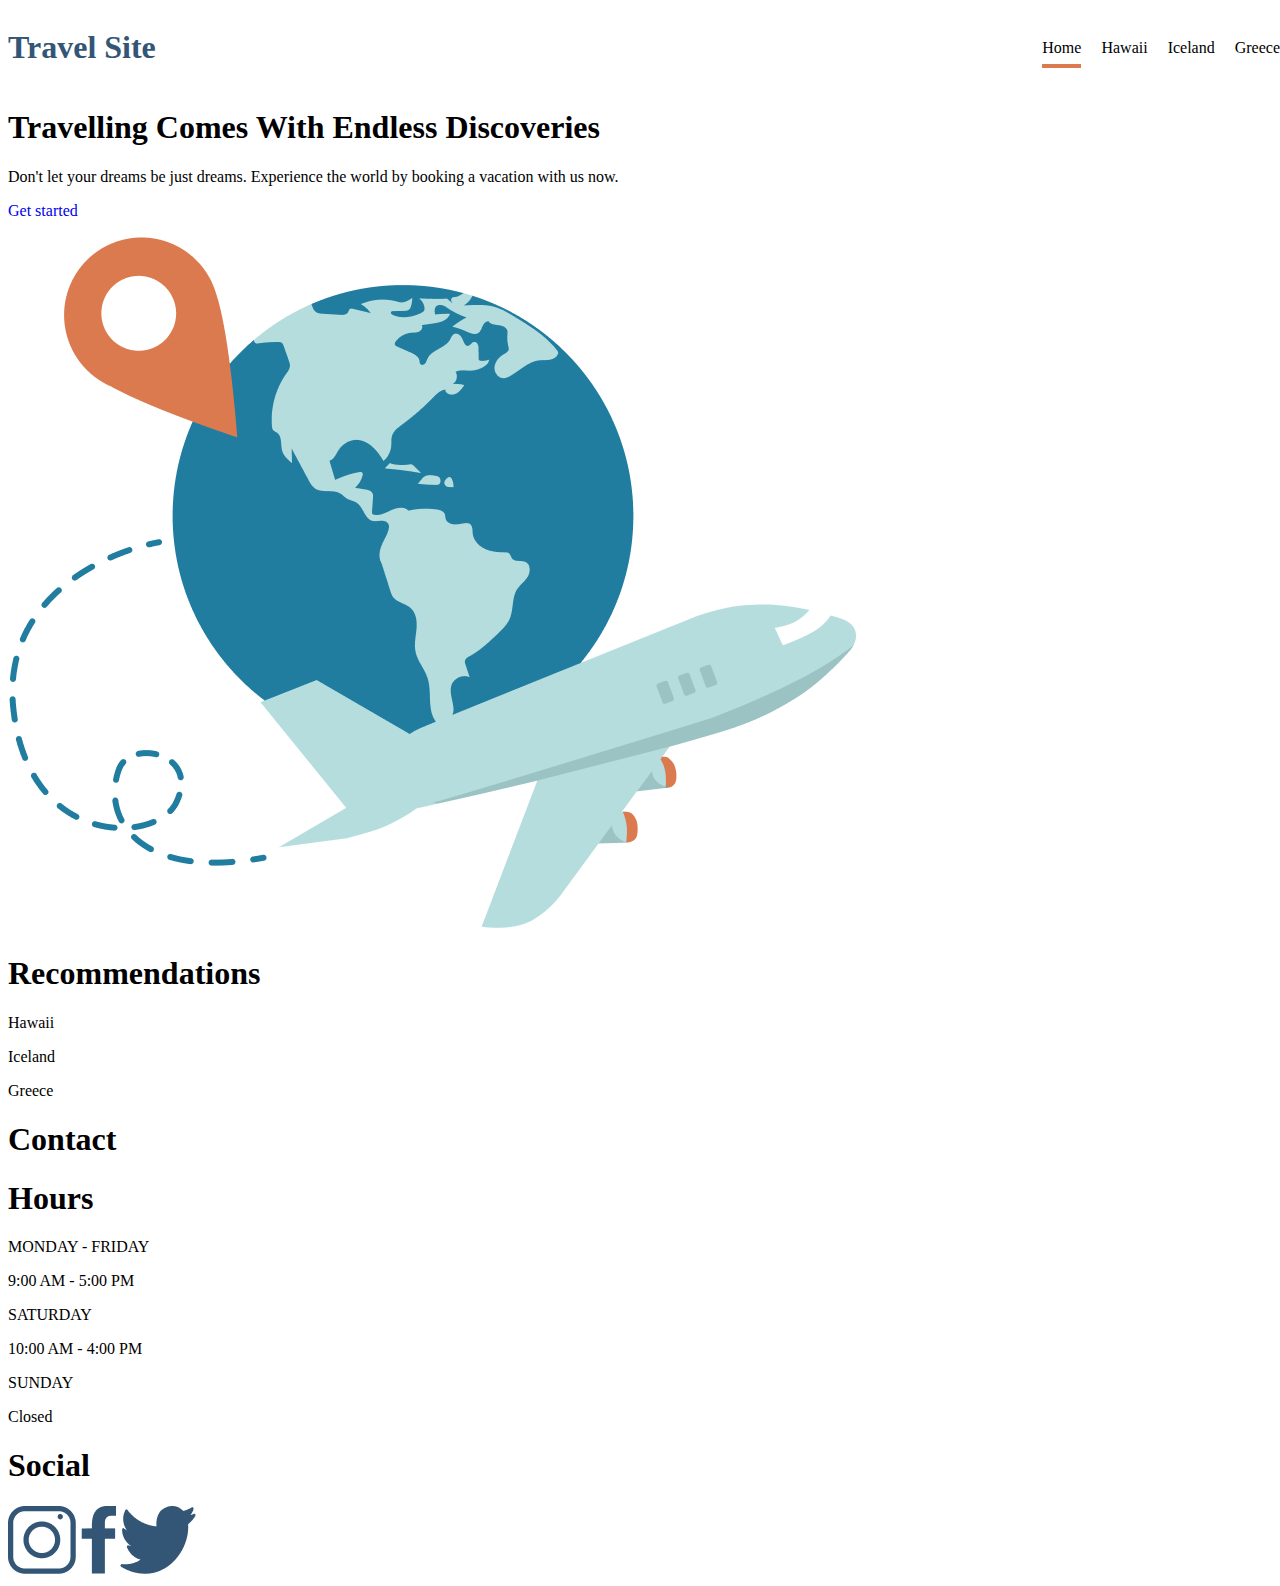
==== index.html @ 08c1808e "complete styling navbar with scss" ====
<!DOCTYPE html>
<html lang="en">

<head>
    <meta charset="UTF-8">
    <meta name="viewport" content="width=device-width, initial-scale=1.0">
    <title>Travel Site</title>
    <link rel="stylesheet" href="./styles/main.css">
</head>

<body>

    <header class="navbar">
        <h1 class="navbar__logo">Travel Site</h1>
        <div class="navbar__menu">
            <a class="navbar__item navbar__item--active" href="./index.html">Home</a>
            <a class="navbar__item" href="./pages/hawaii.html">Hawaii</a>
            <a class="navbar__item" href="./pages/iceland.html">Iceland</a>
            <a class="navbar__item" href="./pages/greece.html">Greece</a>
        </div>
    </header>

    <main>
        <div class="hero">
            <div class="hero__left">
                <h1 class="hero__heading">Travelling Comes With Endless Discoveries</h1>
                <p>Don't let your dreams be just dreams. Experience the world by booking a vacation with us now.</p>
                <a href="./index.html" class="button">Get started</a>
            </div>
            <div class="hero__left">
                <img src="./assets/Images/hero.png" alt="">
            </div>
        </div>

        <div class="destinations">
            <h1 class="destinations__title">Recommendations</h1>
            <div class="destinations__locations">
                <div class="destinations__block">
                    <p class="destinations__name">Hawaii</p>
                </div>
                <div class="destinations__block">
                    <p class="destinations__name">Iceland</p>
                </div>
                <div class="destinations__block">
                    <p class="destinations__name">Greece</p>
                </div>
            </div>
        </div>
    </main>

    <footer class="footbar">
        <div class="footbar__block">
            <h1 class="footbar__title">Contact</h1>
            <span class="footbar__type"></span>
            <span class="footbar__content"></span>
        </div>

        <div class="footbar__block--wide">
            <h1 class="footbar__title">Hours</h1>
            <div>
                <div>
                    <p class="footbar__type">MONDAY - FRIDAY</p>
                    <p class="footbar__content">9:00 AM - 5:00 PM</p>
                </div>
                <div>
                    <p class="footbar__type">SATURDAY</p>
                    <p class="footbar__content">10:00 AM - 4:00 PM</p>
                </div>
                <div>
                    <p class="footbar__type">SUNDAY</p>
                    <p class="footbar__content">Closed</p>
                </div>
            </div>
        </div>

        <div class="footbar__block">
            <h1 class="footbar__title">Social</h1>
            <img src="./assets/Icons/icon-instagram.png" alt="instagram" class="footbar__icon">
            <img src="./assets/Icons/icon-facebook.png" alt="facebook" class="footbar__icon">
            <img src="./assets/Icons/icon-twitter.png" alt="twitter" class="footbar__icon">
        </div>

    </footer>

</body>

</html>
---- styles/main.css ----
* {
  box-sizing: border-box;
}

body {
  width: 1280px;
  font-family: Verdana;
}

a {
  text-decoration: none;
}

.navbar {
  display: flex;
  align-items: center;
  justify-content: space-between;
  background-color: #ffffff;
}
.navbar__logo {
  color: #335576;
}
.navbar__item {
  color: black;
  margin: 0 0.5rem;
  padding: 0.5rem 0;
}
.navbar__item--active {
  border-bottom: 4px solid #db7a4e;
}/*# sourceMappingURL=main.css.map */
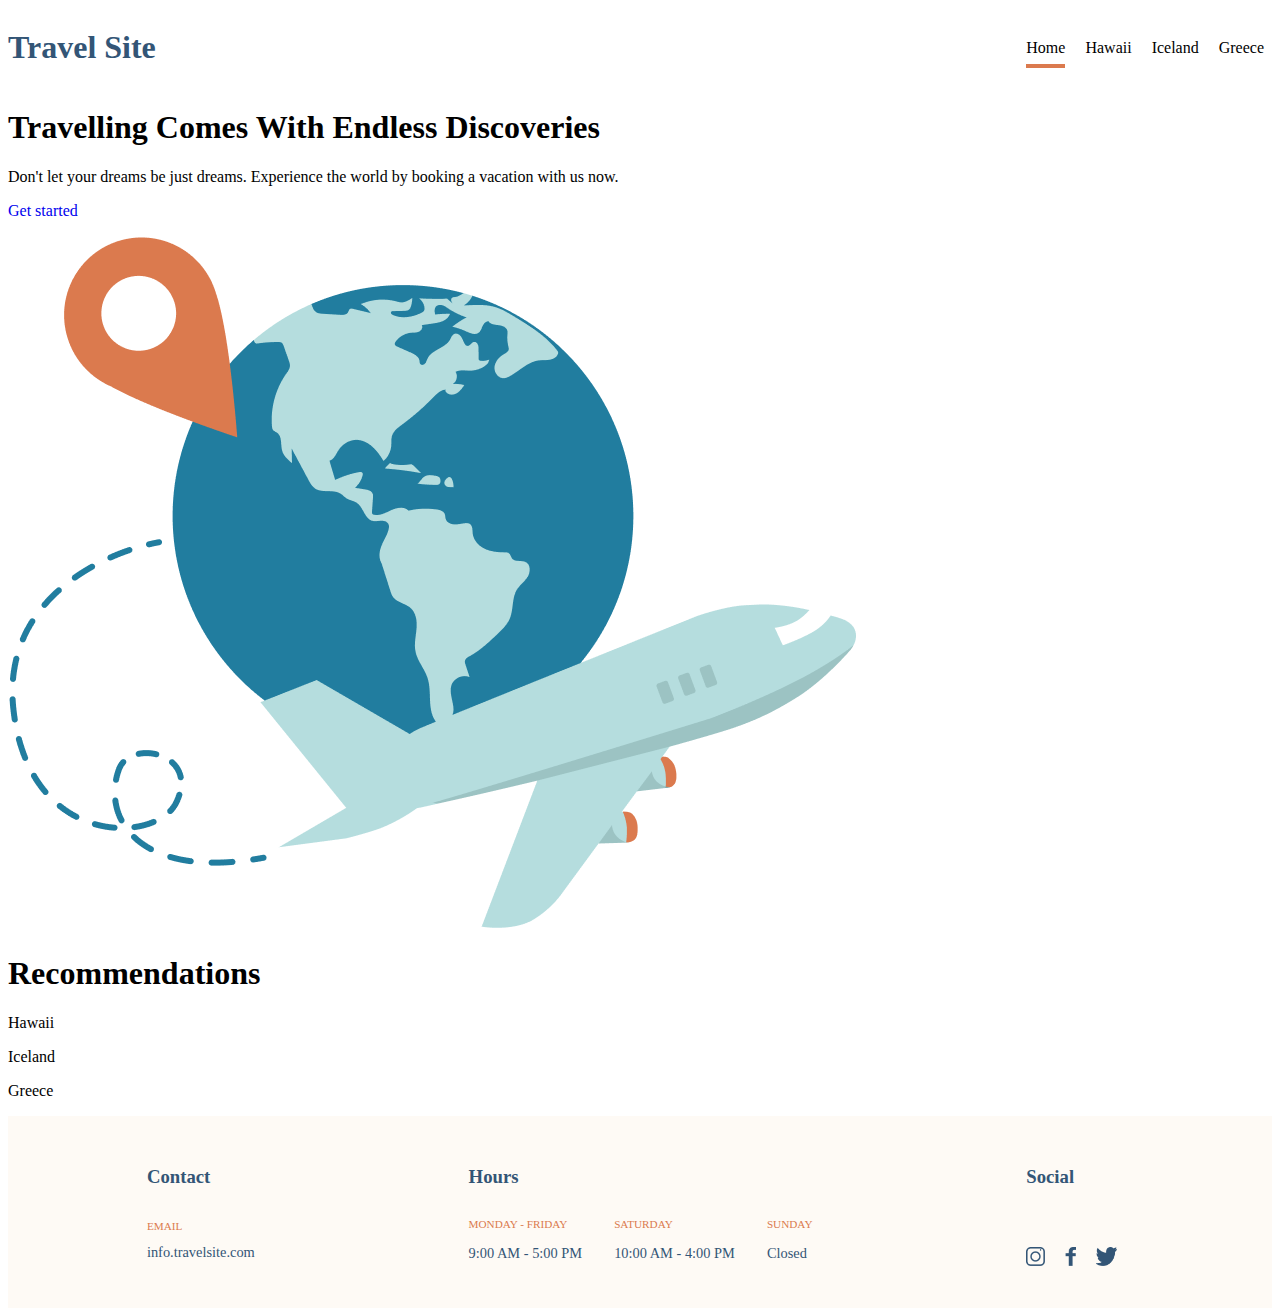
==== commit 0970a0fb: "complete styling footbar" ====
--- a/index.html
+++ b/index.html
@@ -12,7 +12,7 @@
 
     <header class="navbar">
         <h1 class="navbar__logo">Travel Site</h1>
-        <div class="navbar__menu">
+        <div>
             <a class="navbar__item navbar__item--active" href="./index.html">Home</a>
             <a class="navbar__item" href="./pages/hawaii.html">Hawaii</a>
             <a class="navbar__item" href="./pages/iceland.html">Iceland</a>
@@ -49,20 +49,22 @@
     </main>
 
     <footer class="footbar">
-        <div class="footbar__block">
-            <h1 class="footbar__title">Contact</h1>
-            <span class="footbar__type"></span>
-            <span class="footbar__content"></span>
+        <div>
+            <h3 class="footbar__title">Contact</h3>
+            <div class="footbar__email">
+                <p class="footbar__type">EMAIL</p>
+                <a class="footbar__content" href="mailto:info.travelsite.com">info.travelsite.com</a>
+            </div>
         </div>
 
-        <div class="footbar__block--wide">
-            <h1 class="footbar__title">Hours</h1>
-            <div>
-                <div>
+        <div>
+            <h3 class="footbar__title">Hours</h3>
+            <div class="footbar__block">
+                <div class="footbar__date">
                     <p class="footbar__type">MONDAY - FRIDAY</p>
                     <p class="footbar__content">9:00 AM - 5:00 PM</p>
                 </div>
-                <div>
+                <div class="footbar__date">
                     <p class="footbar__type">SATURDAY</p>
                     <p class="footbar__content">10:00 AM - 4:00 PM</p>
                 </div>
@@ -73,13 +75,17 @@
             </div>
         </div>
 
-        <div class="footbar__block">
-            <h1 class="footbar__title">Social</h1>
-            <img src="./assets/Icons/icon-instagram.png" alt="instagram" class="footbar__icon">
-            <img src="./assets/Icons/icon-facebook.png" alt="facebook" class="footbar__icon">
-            <img src="./assets/Icons/icon-twitter.png" alt="twitter" class="footbar__icon">
+        <div>
+            <h3 class="footbar__title">Social</h3>
+            <div>
+                <a href="http://instagram.com" target="_blank"> <img src="./assets/Icons/icon-instagram.png"
+                        alt="instagram" class="footbar__icon"></a>
+                <a href="http://facebook.com" target="_blank"> <img src="./assets/Icons/icon-facebook.png"
+                        alt="facebook" class="footbar__icon"></a>
+                <a href="http://twitter.com" target="_blank"><img src="./assets/Icons/icon-twitter.png" alt="twitter"
+                        class="footbar__icon"></a>
+            </div>
         </div>
-
     </footer>
 
 </body>
--- a/styles/main.css
+++ b/styles/main.css
@@ -3,7 +3,6 @@
 }
 
 body {
-  width: 1280px;
   font-family: Verdana;
 }
 
@@ -27,4 +26,41 @@
 }
 .navbar__item--active {
   border-bottom: 4px solid #db7a4e;
+}
+
+.footbar {
+  background-color: #fefaf5;
+  display: flex;
+  align-items: start;
+  justify-content: space-around;
+  padding: 2rem;
+}
+.footbar__email {
+  margin-top: 2rem;
+}
+.footbar__title {
+  color: #335576;
+}
+.footbar__type {
+  font-size: 0.7rem;
+  color: #db7a4e;
+}
+.footbar__content {
+  display: block;
+  color: #335576;
+  font-size: 0.9rem;
+}
+.footbar__block {
+  display: flex;
+  align-items: start;
+  justify-content: space-between;
+}
+.footbar__date {
+  margin-right: 2rem;
+}
+.footbar__icon {
+  display: inline-block;
+  margin-top: 2.5rem;
+  margin-right: 1rem;
+  height: 1.2rem;
 }/*# sourceMappingURL=main.css.map */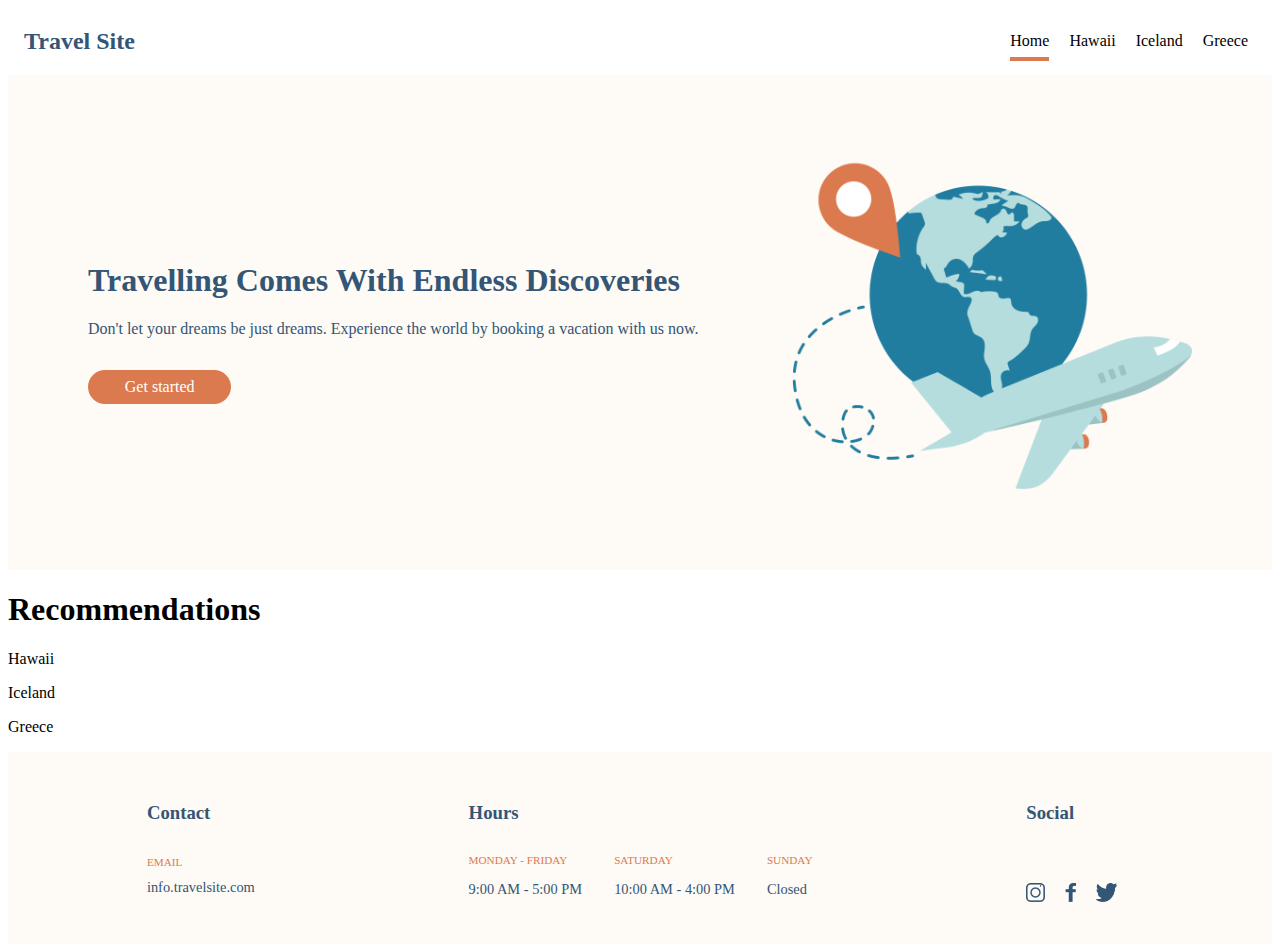
==== commit 5d1cd907: "complete styling for hero section, adjust html according" ====
--- a/index.html
+++ b/index.html
@@ -11,7 +11,7 @@
 <body>
 
     <header class="navbar">
-        <h1 class="navbar__logo">Travel Site</h1>
+        <h2 class="navbar__logo">Travel Site</h2>
         <div>
             <a class="navbar__item navbar__item--active" href="./index.html">Home</a>
             <a class="navbar__item" href="./pages/hawaii.html">Hawaii</a>
@@ -25,11 +25,9 @@
             <div class="hero__left">
                 <h1 class="hero__heading">Travelling Comes With Endless Discoveries</h1>
                 <p>Don't let your dreams be just dreams. Experience the world by booking a vacation with us now.</p>
-                <a href="./index.html" class="button">Get started</a>
+                <a href="./index.html" class="hero__button">Get started</a>
             </div>
-            <div class="hero__left">
-                <img src="./assets/Images/hero.png" alt="">
-            </div>
+            <img src="./assets/Images/hero.png" alt="hero" class="hero__img">
         </div>
 
         <div class="destinations">
--- a/styles/main.css
+++ b/styles/main.css
@@ -4,6 +4,10 @@
 
 body {
   font-family: Verdana;
+}
+
+main {
+  width: 100%;
 }
 
 a {
@@ -15,6 +19,9 @@
   align-items: center;
   justify-content: space-between;
   background-color: #ffffff;
+  position: sticky;
+  padding: 0 1rem;
+  z-index: 1;
 }
 .navbar__logo {
   color: #335576;
@@ -26,6 +33,30 @@
 }
 .navbar__item--active {
   border-bottom: 4px solid #db7a4e;
+}
+
+.hero {
+  width: 100%;
+  display: flex;
+  justify-content: space-between;
+  align-items: center;
+  background-color: #fefaf5;
+  padding: 5rem;
+}
+.hero__left {
+  color: #335576;
+  width: 40rem;
+}
+.hero__img {
+  width: 25rem;
+}
+.hero__button {
+  display: inline-block;
+  color: white;
+  background-color: #db7a4e;
+  padding: 0.5rem 2.3rem;
+  border-radius: 30px;
+  margin-top: 1rem;
 }
 
 .footbar {
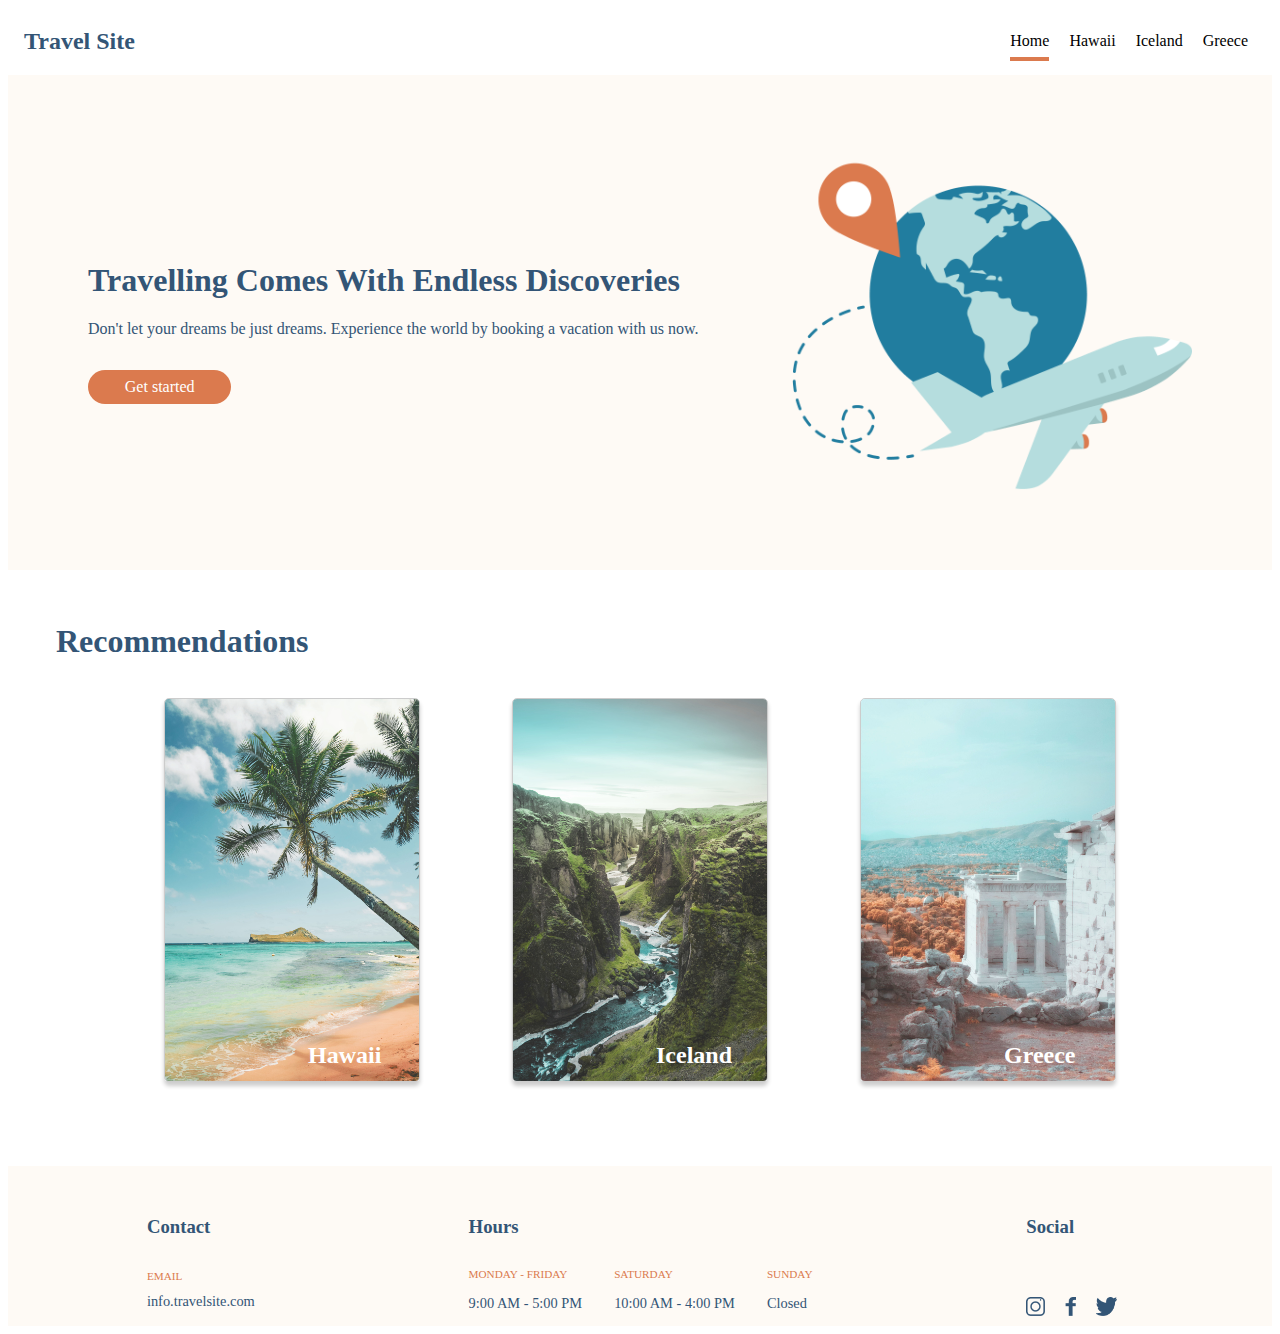
==== commit 0d90acde: "complete styling for recmooendations section, adjust padding of footbar, main page is completed" ====
--- a/index.html
+++ b/index.html
@@ -33,13 +33,16 @@
         <div class="destinations">
             <h1 class="destinations__title">Recommendations</h1>
             <div class="destinations__locations">
-                <div class="destinations__block">
-                    <p class="destinations__name">Hawaii</p>
+                <div class="destinations__card">
+                    <img src="./assets/Images/hawaii.jpg" alt="Hawaii" class="destinations__img">
+                    <p class=" destinations__name">Hawaii</p>
                 </div>
-                <div class="destinations__block">
+                <div class="destinations__card">
+                    <img src="./assets/Images/iceland.jpg" alt="Iceland" class="destinations__img">
                     <p class="destinations__name">Iceland</p>
                 </div>
-                <div class="destinations__block">
+                <div class="destinations__card">
+                    <img src="./assets/Images/greece.jpg" alt="Greece" class="destinations__img">
                     <p class="destinations__name">Greece</p>
                 </div>
             </div>
--- a/styles/main.css
+++ b/styles/main.css
@@ -59,12 +59,43 @@
   margin-top: 1rem;
 }
 
+.destinations {
+  padding: 2rem 3rem 4rem 3rem;
+}
+.destinations__title {
+  color: #335576;
+}
+.destinations__locations {
+  display: flex;
+  align-items: center;
+  justify-content: space-evenly;
+  padding: 1rem;
+}
+.destinations__card {
+  position: relative;
+}
+.destinations__img {
+  border-radius: 5px;
+  border: 1px solid rgba(0, 0, 0, 0.2);
+  box-shadow: 0px 4px 4px rgba(0, 0, 0, 0.2);
+  width: 16rem;
+  height: 24rem;
+}
+.destinations__name {
+  color: white;
+  font-weight: bold;
+  font-size: 1.5rem;
+  position: absolute;
+  top: 20rem;
+  left: 9rem;
+}
+
 .footbar {
   background-color: #fefaf5;
   display: flex;
   align-items: start;
   justify-content: space-around;
-  padding: 2rem;
+  padding: 2rem 2rem 0 2rem;
 }
 .footbar__email {
   margin-top: 2rem;
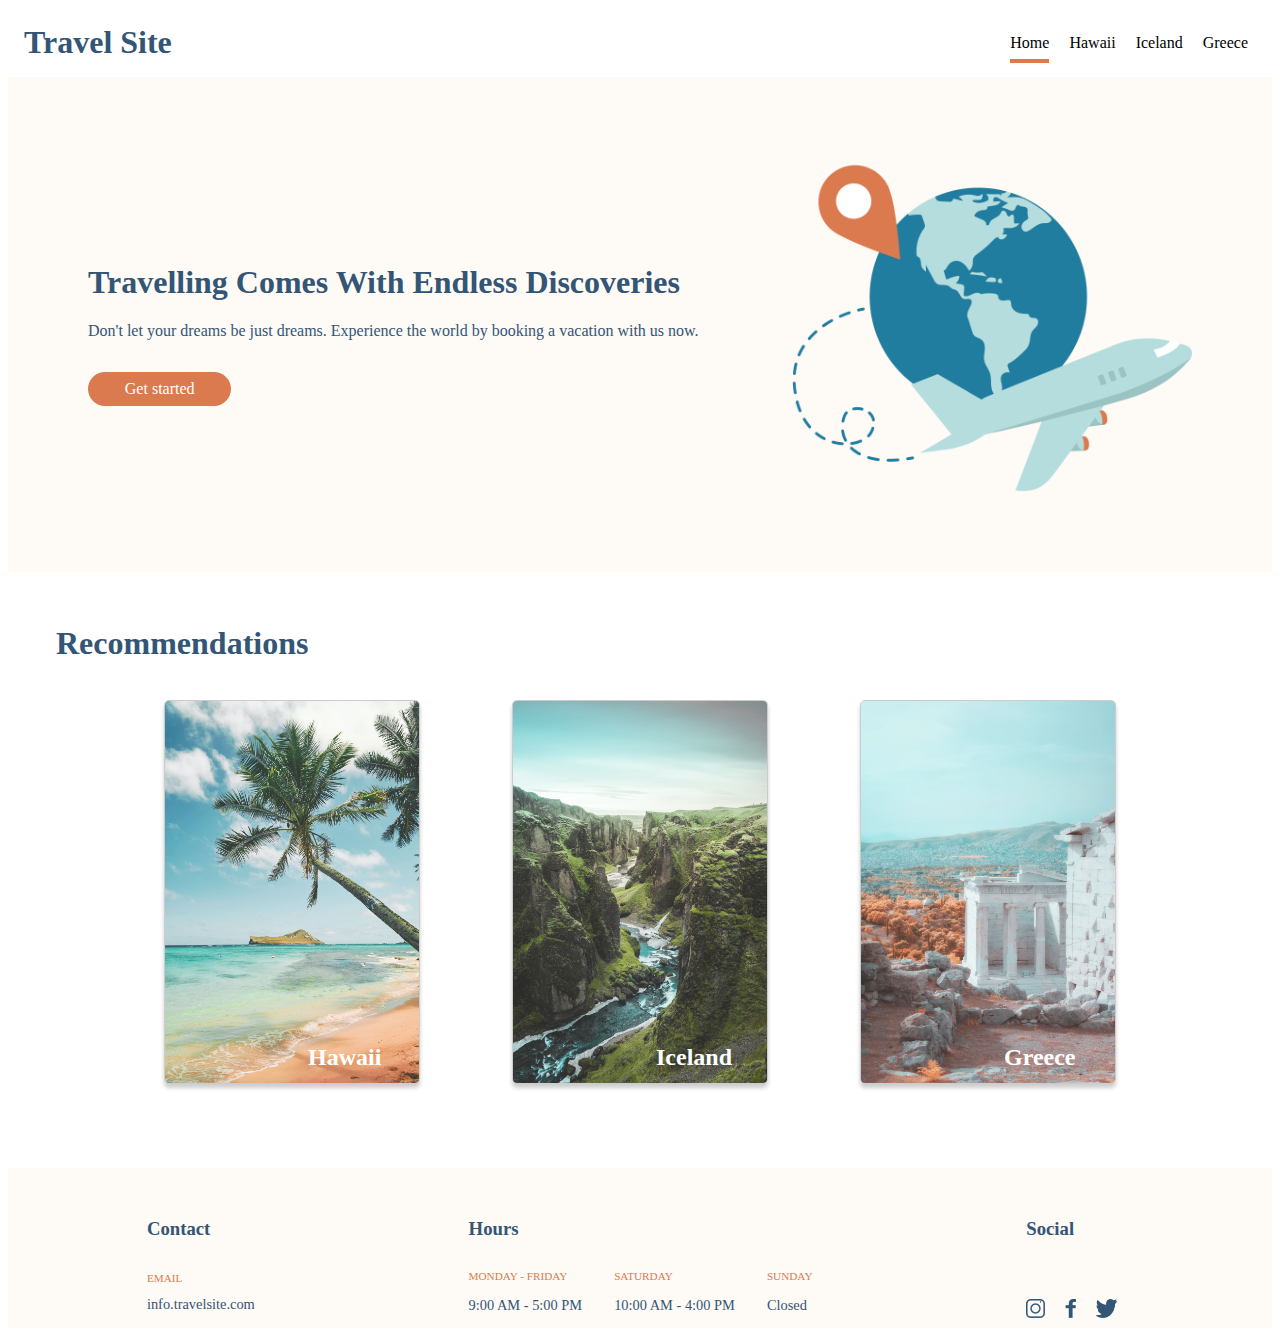
==== commit 5f8d7bb4: "update navbar logo as link" ====
--- a/index.html
+++ b/index.html
@@ -11,7 +11,7 @@
 <body>
 
     <header class="navbar">
-        <h2 class="navbar__logo">Travel Site</h2>
+        <a href="../index.html" class="navbar__logo">Travel Site</a>
         <div>
             <a class="navbar__item navbar__item--active" href="./index.html">Home</a>
             <a class="navbar__item" href="./pages/hawaii.html">Hawaii</a>
--- a/styles/main.css
+++ b/styles/main.css
@@ -20,11 +20,14 @@
   justify-content: space-between;
   background-color: #ffffff;
   position: sticky;
-  padding: 0 1rem;
+  padding: 1rem;
   z-index: 1;
 }
 .navbar__logo {
+  display: block;
   color: #335576;
+  font-weight: bold;
+  font-size: 2rem;
 }
 .navbar__item {
   color: black;
@@ -33,6 +36,43 @@
 }
 .navbar__item--active {
   border-bottom: 4px solid #db7a4e;
+}
+
+.footbar {
+  background-color: #fefaf5;
+  display: flex;
+  align-items: start;
+  justify-content: space-around;
+  padding: 2rem 2rem 0 2rem;
+}
+.footbar__email {
+  margin-top: 2rem;
+}
+.footbar__title {
+  color: #335576;
+}
+.footbar__type {
+  font-size: 0.7rem;
+  color: #db7a4e;
+}
+.footbar__content {
+  display: block;
+  color: #335576;
+  font-size: 0.9rem;
+}
+.footbar__block {
+  display: flex;
+  align-items: start;
+  justify-content: space-between;
+}
+.footbar__date {
+  margin-right: 2rem;
+}
+.footbar__icon {
+  display: inline-block;
+  margin-top: 2.5rem;
+  margin-right: 1rem;
+  height: 1.2rem;
 }
 
 .hero {
@@ -88,41 +128,4 @@
   position: absolute;
   top: 20rem;
   left: 9rem;
-}
-
-.footbar {
-  background-color: #fefaf5;
-  display: flex;
-  align-items: start;
-  justify-content: space-around;
-  padding: 2rem 2rem 0 2rem;
-}
-.footbar__email {
-  margin-top: 2rem;
-}
-.footbar__title {
-  color: #335576;
-}
-.footbar__type {
-  font-size: 0.7rem;
-  color: #db7a4e;
-}
-.footbar__content {
-  display: block;
-  color: #335576;
-  font-size: 0.9rem;
-}
-.footbar__block {
-  display: flex;
-  align-items: start;
-  justify-content: space-between;
-}
-.footbar__date {
-  margin-right: 2rem;
-}
-.footbar__icon {
-  display: inline-block;
-  margin-top: 2.5rem;
-  margin-right: 1rem;
-  height: 1.2rem;
 }/*# sourceMappingURL=main.css.map */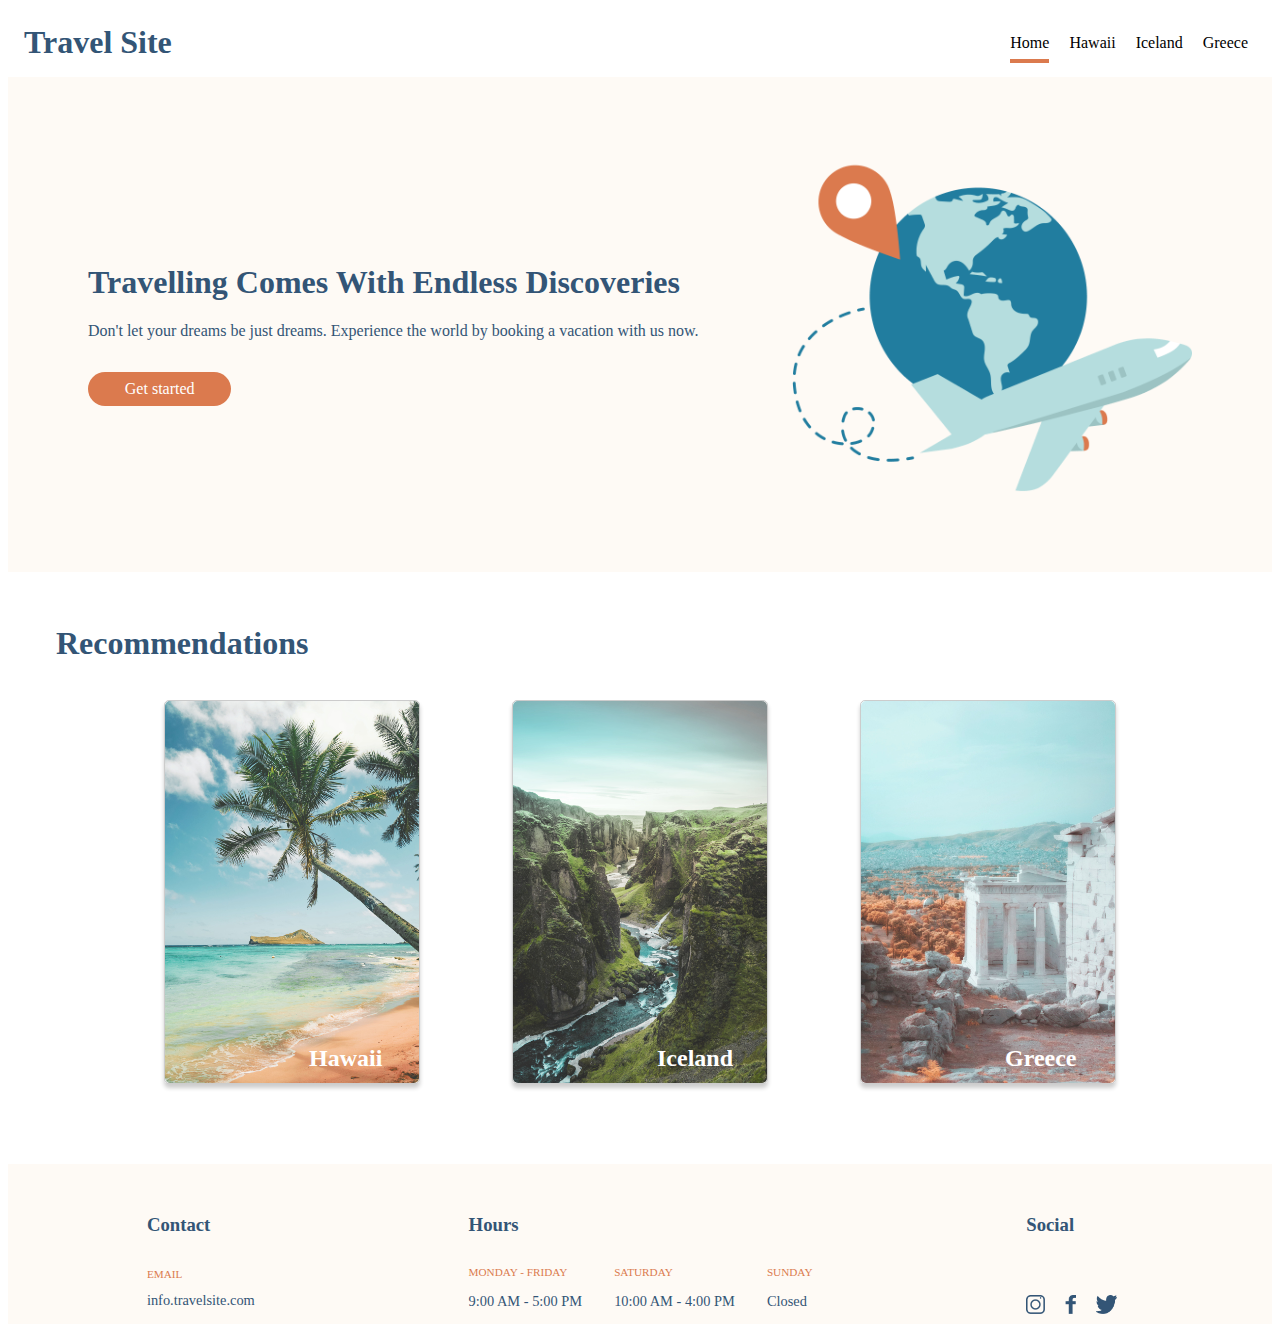
==== commit a5d2d187: "add animation to index.html and change destination card to unorder list" ====
--- a/index.html
+++ b/index.html
@@ -33,18 +33,19 @@
         <div class="destinations">
             <h1 class="destinations__title">Recommendations</h1>
             <div class="destinations__locations">
-                <div class="destinations__card">
+
+                <a href="./pages/hawaii.html" class="destinations__card">
                     <img src="./assets/Images/hawaii.jpg" alt="Hawaii" class="destinations__img">
                     <p class=" destinations__name">Hawaii</p>
-                </div>
-                <div class="destinations__card">
+                </a>
+                <a href="./pages/iceland.html" class="destinations__card">
                     <img src="./assets/Images/iceland.jpg" alt="Iceland" class="destinations__img">
                     <p class="destinations__name">Iceland</p>
-                </div>
-                <div class="destinations__card">
+                </a>
+                <a href="./pages/greece.html" class="destinations__card">
                     <img src="./assets/Images/greece.jpg" alt="Greece" class="destinations__img">
                     <p class="destinations__name">Greece</p>
-                </div>
+                </a>
             </div>
         </div>
     </main>
--- a/styles/main.css
+++ b/styles/main.css
@@ -28,6 +28,19 @@
   color: #335576;
   font-weight: bold;
   font-size: 2rem;
+  z-index: 2;
+  animation: color 3s linear infinite;
+}
+@keyframes color {
+  0% {
+    color: #335576;
+  }
+  50% {
+    color: #5bacc3;
+  }
+  100% {
+    color: #335576;
+  }
 }
 .navbar__item {
   color: black;
@@ -36,6 +49,11 @@
 }
 .navbar__item--active {
   border-bottom: 4px solid #db7a4e;
+}
+.navbar__item:hover {
+  color: #db7a4e;
+  transition: 0.1s;
+  text-shadow: 0px 2px 2px black;
 }
 
 .footbar {
@@ -97,6 +115,10 @@
   padding: 0.5rem 2.3rem;
   border-radius: 30px;
   margin-top: 1rem;
+  transition: all 0.3s;
+}
+.hero__button:hover {
+  transform: scale(1.1);
 }
 
 .destinations {
@@ -113,13 +135,22 @@
 }
 .destinations__card {
   position: relative;
+  display: inline-block;
+  width: 16rem;
+  height: 24rem;
+  transition: all 0.3s;
+  border: 1px solid rgba(0, 0, 0, 0.2);
+  box-shadow: 0px 4px 4px rgba(0, 0, 0, 0.2);
+  border-radius: 5px;
+}
+.destinations__card:hover {
+  transform: scale(1.1);
+  box-shadow: 1px 5px 5px rgba(0, 0, 0, 0.3);
 }
 .destinations__img {
   border-radius: 5px;
-  border: 1px solid rgba(0, 0, 0, 0.2);
-  box-shadow: 0px 4px 4px rgba(0, 0, 0, 0.2);
-  width: 16rem;
-  height: 24rem;
+  width: 100%;
+  height: 100%;
 }
 .destinations__name {
   color: white;
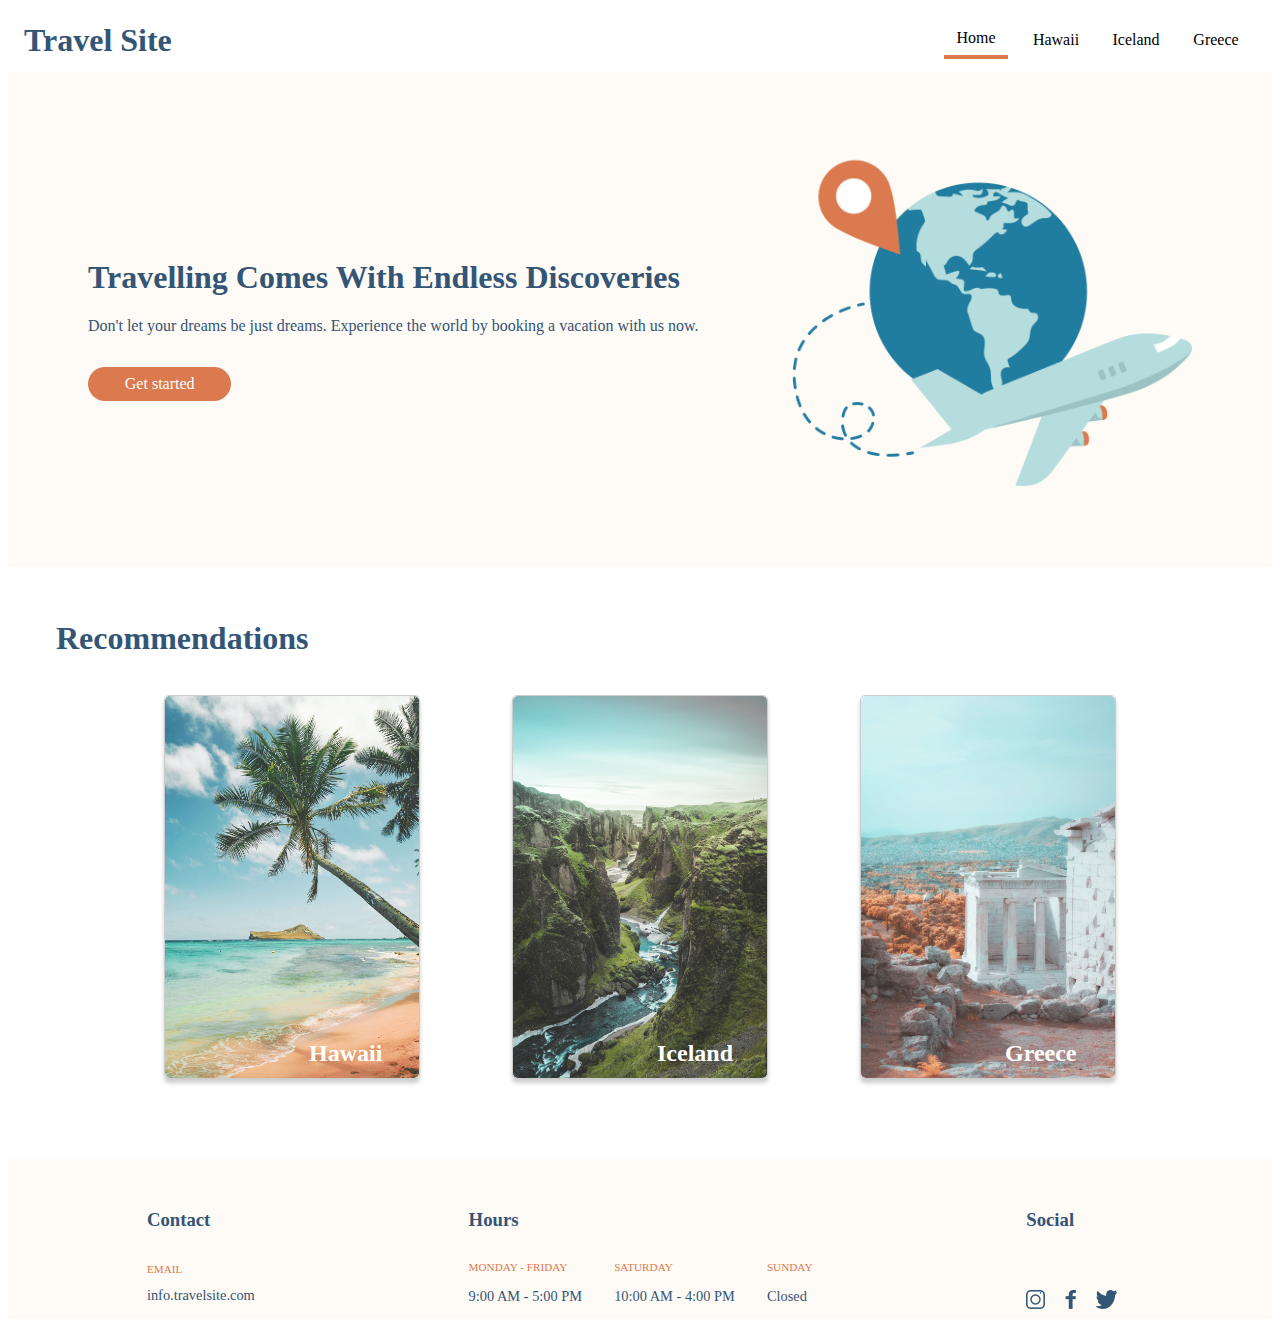
==== commit 8eefc0ae: "add on/off animation to link, adjust html according" ====
--- a/index.html
+++ b/index.html
@@ -12,12 +12,12 @@
 
     <header class="navbar">
         <a href="../index.html" class="navbar__logo">Travel Site</a>
-        <div>
-            <a class="navbar__item navbar__item--active" href="./index.html">Home</a>
-            <a class="navbar__item" href="./pages/hawaii.html">Hawaii</a>
-            <a class="navbar__item" href="./pages/iceland.html">Iceland</a>
-            <a class="navbar__item" href="./pages/greece.html">Greece</a>
-        </div>
+        <ul class="navbar__list">
+            <li><a class="navbar__item navbar__item--active" href="./index.html">Home</a></li>
+            <li><a class="navbar__item" href="./pages/hawaii.html">Hawaii</a></li>
+            <li><a class="navbar__item" href="./pages/iceland.html">Iceland</a></li>
+            <li><a class="navbar__item" href="./pages/greece.html">Greece</a></li>
+        </ul>
     </header>
 
     <main>
--- a/styles/main.css
+++ b/styles/main.css
@@ -14,14 +14,21 @@
   text-decoration: none;
 }
 
+ul {
+  list-style-type: none;
+  margin: 0;
+  padding: 0;
+}
+
 .navbar {
   display: flex;
   align-items: center;
   justify-content: space-between;
   background-color: #ffffff;
   position: sticky;
-  padding: 1rem;
+  padding: 0.5rem 1rem;
   z-index: 1;
+  height: 4rem;
 }
 .navbar__logo {
   display: block;
@@ -29,7 +36,10 @@
   font-weight: bold;
   font-size: 2rem;
   z-index: 2;
-  animation: color 3s linear infinite;
+  transition: all 0.2s;
+}
+.navbar__logo:hover {
+  animation: color 2s linear infinite;
 }
 @keyframes color {
   0% {
@@ -42,18 +52,33 @@
     color: #335576;
   }
 }
+.navbar__logo:active {
+  transform: scale(0.9);
+}
+.navbar__list {
+  display: flex;
+  justify-content: space-between;
+  align-items: center;
+}
 .navbar__item {
+  box-sizing: border-box;
+  display: inline-block;
+  text-align: center;
   color: black;
-  margin: 0 0.5rem;
+  margin: 0.5rem;
   padding: 0.5rem 0;
+  width: 4rem;
+  transition: all 0.2s;
 }
 .navbar__item--active {
   border-bottom: 4px solid #db7a4e;
 }
 .navbar__item:hover {
   color: #db7a4e;
-  transition: 0.1s;
-  text-shadow: 0px 2px 2px black;
+  border-bottom: 5px solid #db7a4e;
+}
+.navbar__item:active {
+  transform: scale(0.9);
 }
 
 .footbar {
@@ -91,6 +116,10 @@
   margin-top: 2.5rem;
   margin-right: 1rem;
   height: 1.2rem;
+  transition: all 0.2s;
+}
+.footbar__icon:active {
+  transform: scale(0.8);
 }
 
 .hero {
@@ -120,6 +149,9 @@
 .hero__button:hover {
   transform: scale(1.1);
 }
+.hero__button:active {
+  scale: 0.9;
+}
 
 .destinations {
   padding: 2rem 3rem 4rem 3rem;
@@ -147,6 +179,9 @@
   transform: scale(1.1);
   box-shadow: 1px 5px 5px rgba(0, 0, 0, 0.3);
 }
+.destinations__card:active {
+  transform: scale(1);
+}
 .destinations__img {
   border-radius: 5px;
   width: 100%;
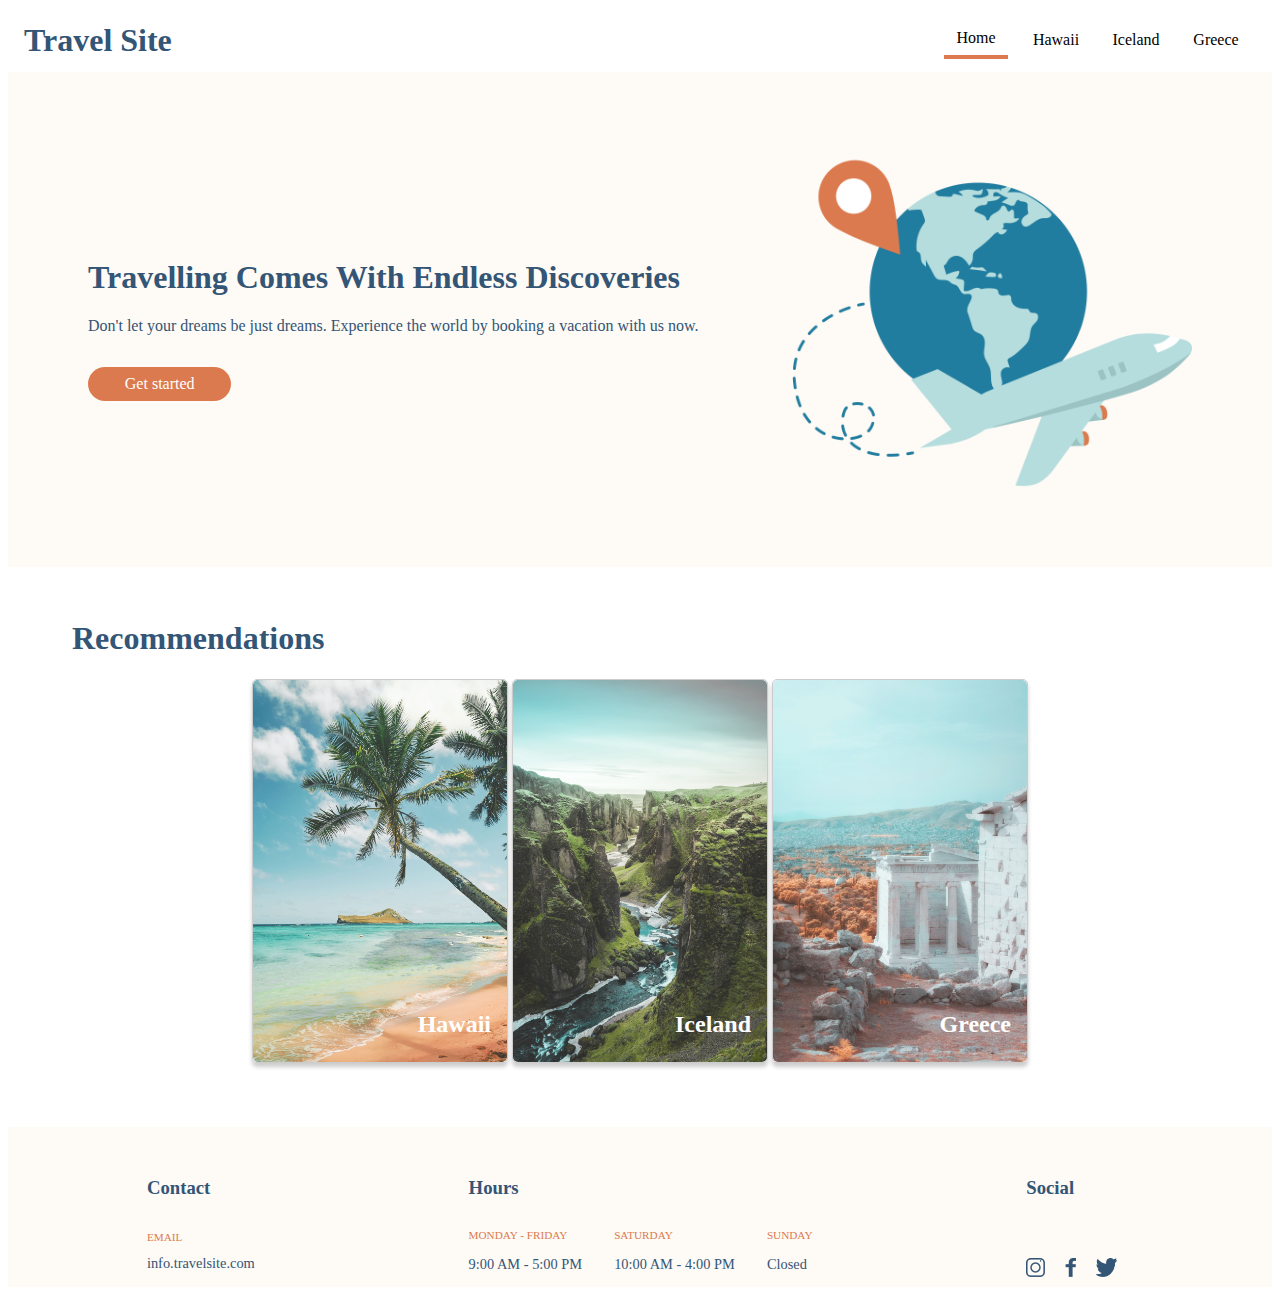
==== commit b63b1a12: "initial learn more html page" ====
--- a/index.html
+++ b/index.html
@@ -25,7 +25,7 @@
             <div class="hero__left">
                 <h1 class="hero__heading">Travelling Comes With Endless Discoveries</h1>
                 <p>Don't let your dreams be just dreams. Experience the world by booking a vacation with us now.</p>
-                <a href="./index.html" class="hero__button">Get started</a>
+                <a href="./pages/learn-more.html" class="hero__button">Get started</a>
             </div>
             <img src="./assets/Images/hero.png" alt="hero" class="hero__img">
         </div>
--- a/styles/main.css
+++ b/styles/main.css
@@ -29,6 +29,12 @@
   padding: 0.5rem 1rem;
   z-index: 1;
   height: 4rem;
+}
+@media screen and (max-width: 500px) {
+  .navbar {
+    flex-direction: column;
+    height: 6.5rem;
+  }
 }
 .navbar__logo {
   display: block;
@@ -88,6 +94,11 @@
   justify-content: space-around;
   padding: 2rem 2rem 0 2rem;
 }
+@media screen and (max-width: 500px) {
+  .footbar {
+    flex-direction: column;
+  }
+}
 .footbar__email {
   margin-top: 2rem;
 }
@@ -130,9 +141,36 @@
   background-color: #fefaf5;
   padding: 5rem;
 }
+@media screen and (max-width: 1024px) {
+  .hero {
+    padding: 2rem 1.5rem;
+  }
+}
+@media screen and (max-width: 500px) {
+  .hero {
+    flex-direction: column;
+  }
+}
 .hero__left {
   color: #335576;
   width: 40rem;
+}
+@media screen and (max-width: 1024px) {
+  .hero__left {
+    width: 45%;
+  }
+}
+@media screen and (max-width: 768px) {
+  .hero__left {
+    width: 40%;
+  }
+}
+@media screen and (max-width: 500px) {
+  .hero__left {
+    width: 100vw;
+    padding: 0 1rem;
+    margin-bottom: 2rem;
+  }
 }
 .hero__img {
   width: 25rem;
@@ -156,14 +194,36 @@
 .destinations {
   padding: 2rem 3rem 4rem 3rem;
 }
+@media screen and (max-width: 1024px) {
+  .destinations {
+    padding: 2rem 0 4rem 0;
+  }
+}
 .destinations__title {
   color: #335576;
+  margin-left: 1rem;
 }
 .destinations__locations {
   display: flex;
   align-items: center;
   justify-content: space-evenly;
-  padding: 1rem;
+  padding: 0 12rem;
+}
+@media screen and (max-width: 1024px) {
+  .destinations__locations {
+    padding: 0 5rem;
+  }
+}
+@media screen and (max-width: 768px) {
+  .destinations__locations {
+    padding: 0 0.8rem;
+  }
+}
+@media screen and (max-width: 500px) {
+  .destinations__locations {
+    flex-direction: column;
+    padding: 0;
+  }
 }
 .destinations__card {
   position: relative;
@@ -175,6 +235,25 @@
   box-shadow: 0px 4px 4px rgba(0, 0, 0, 0.2);
   border-radius: 5px;
 }
+@media screen and (max-width: 768px) {
+  .destinations__card {
+    width: 12rem;
+    height: 20rem;
+  }
+}
+@media screen and (max-width: 1024px) {
+  .destinations__card {
+    width: 14rem;
+    height: 22rem;
+  }
+}
+@media screen and (max-width: 500px) {
+  .destinations__card {
+    margin: 1.5rem 0;
+    width: 22rem;
+    height: 30rem;
+  }
+}
 .destinations__card:hover {
   transform: scale(1.1);
   box-shadow: 1px 5px 5px rgba(0, 0, 0, 0.3);
@@ -192,6 +271,6 @@
   font-weight: bold;
   font-size: 1.5rem;
   position: absolute;
-  top: 20rem;
-  left: 9rem;
+  right: 1rem;
+  bottom: 0;
 }/*# sourceMappingURL=main.css.map */